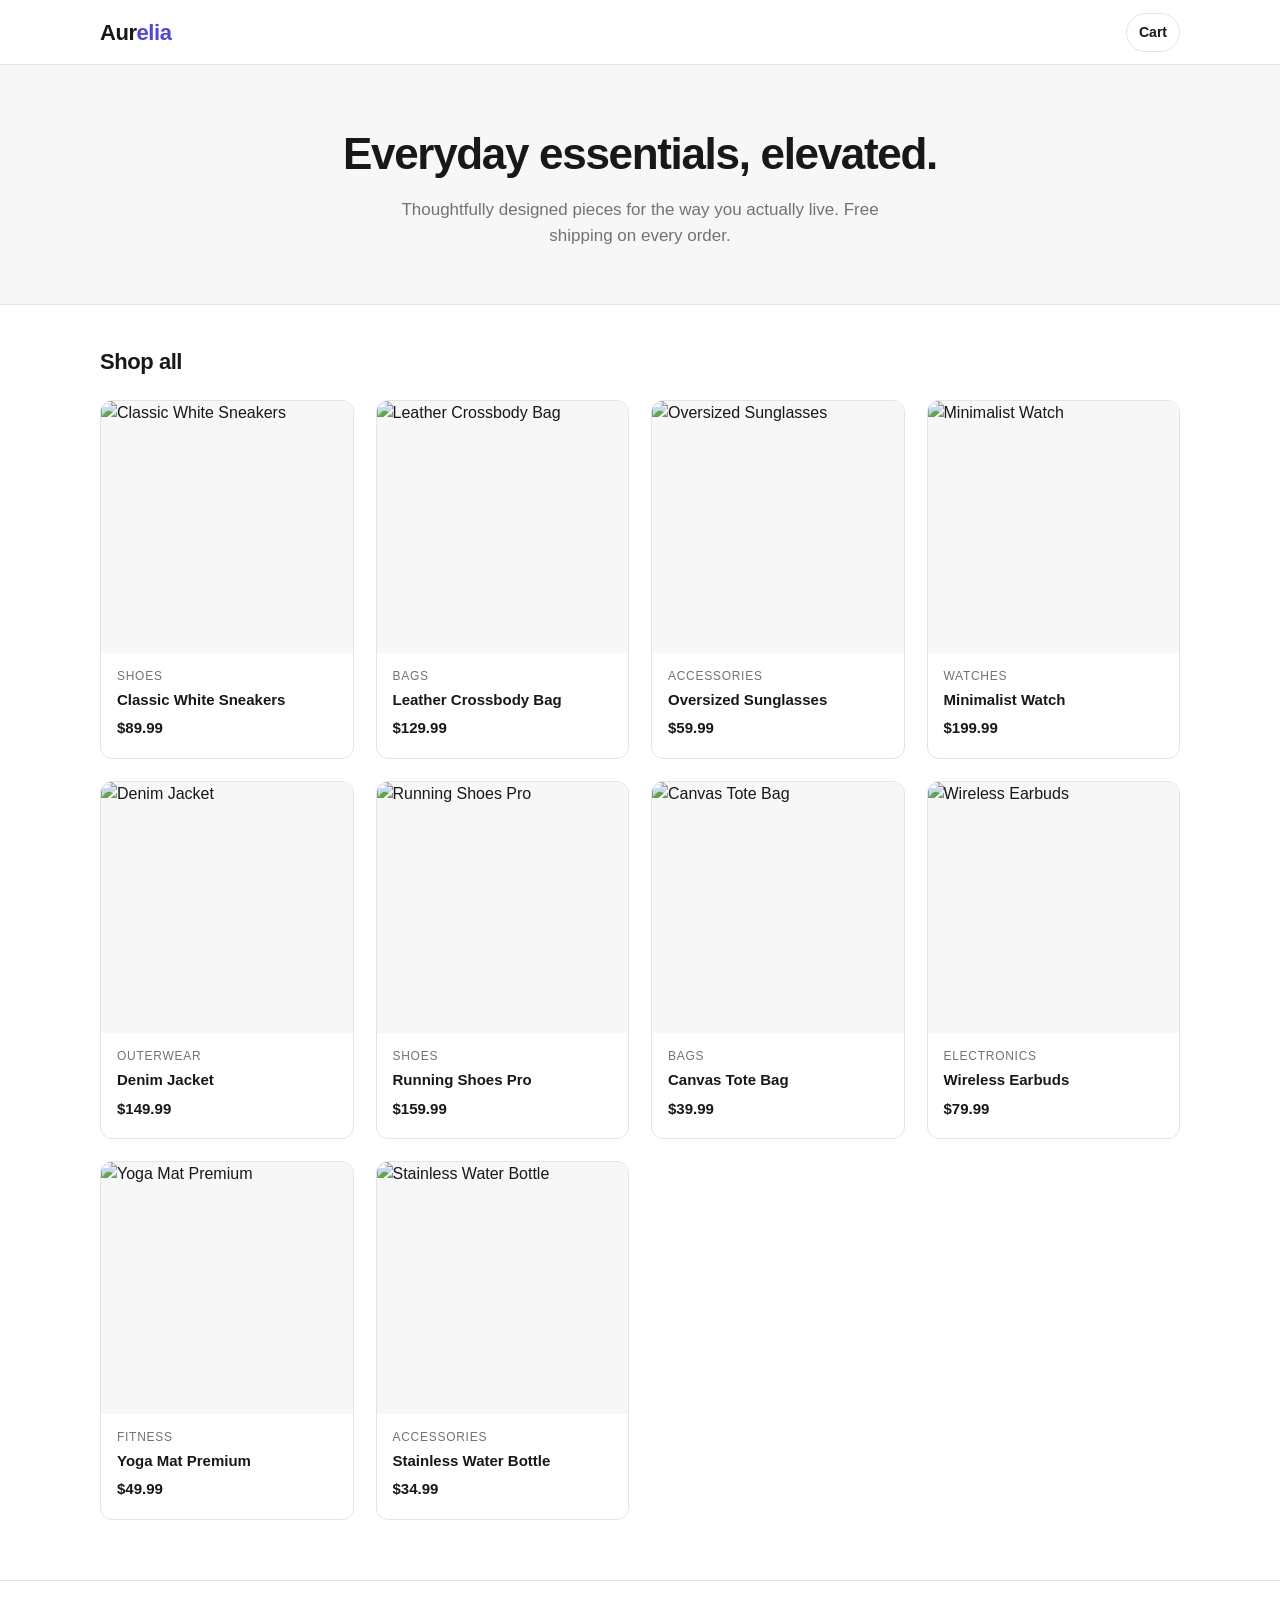
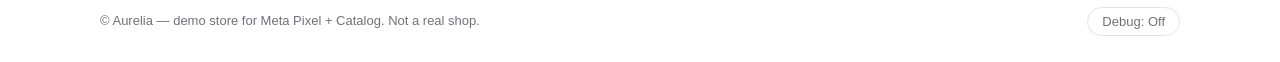
==== index.html @ 558e827b "Aurelia demo store: Meta Pixel + Catalog demo site" ====
<!DOCTYPE html>
<html lang="en">
  <head>
    <meta charset="UTF-8" />
    <meta name="viewport" content="width=device-width, initial-scale=1.0" />
    <title>Aurelia — Modern Essentials</title>

    <!-- Meta Pixel Code -->
    <script>
      !(function (f, b, e, v, n, t, s) {
        if (f.fbq) return;
        n = f.fbq = function () {
          n.callMethod
            ? n.callMethod.apply(n, arguments)
            : n.queue.push(arguments);
        };
        if (!f._fbq) f._fbq = n;
        n.push = n;
        n.loaded = !0;
        n.version = "2.0";
        n.queue = [];
        t = b.createElement(e);
        t.async = !0;
        t.src = v;
        s = b.getElementsByTagName(e)[0];
        s.parentNode.insertBefore(t, s);
      })(
        window,
        document,
        "script",
        "https://connect.facebook.net/en_US/fbevents.js"
      );
      fbq("init", "733939589457690");
      fbq("track", "PageView");
    </script>
    <noscript
      ><img
        height="1"
        width="1"
        style="display: none"
        src="https://www.facebook.com/tr?id=733939589457690&ev=PageView&noscript=1"
    /></noscript>
    <!-- End Meta Pixel Code -->

    <link rel="stylesheet" href="css/styles.css" />
  </head>
  <body data-page="home">
    <header class="nav">
      <div class="container nav-inner">
        <a class="brand" href="index.html">Aur<span>elia</span></a>
        <a class="cart-link" href="checkout.html">
          Cart
          <span class="cart-badge" id="cart-count">0</span>
        </a>
      </div>
    </header>

    <section class="hero">
      <div class="container">
        <h1>Everyday essentials, elevated.</h1>
        <p>
          Thoughtfully designed pieces for the way you actually live. Free
          shipping on every order.
        </p>
      </div>
    </section>

    <main class="container">
      <div class="section-head">
        <h2>Shop all</h2>
      </div>
      <div class="product-grid" id="product-grid"></div>
    </main>

    <footer class="footer">
      <div class="container footer-inner">
        <span>© Aurelia — demo store for Meta Pixel + Catalog. Not a real shop.</span>
        <button type="button" class="debug-toggle" id="debug-toggle">
          Debug: Off
        </button>
      </div>
    </footer>

    <script src="js/products.js"></script>
    <script src="js/pixel-events.js"></script>
    <script src="js/app.js"></script>
  </body>
</html>
---- css/styles.css ----
/* ==========================================================================
   Aurelia demo store — styles.css
   Pure CSS, no external fonts or frameworks. System font stack, neutral
   palette with a single indigo accent, mobile-first responsive layout.
   ========================================================================== */

:root {
  --bg: #ffffff;
  --bg-alt: #f7f7f8;
  --text: #18181b;
  --muted: #71717a;
  --border: #e4e4e7;
  --accent: #4f46e5;
  --accent-hover: #4338ca;
  --danger: #ef4444;
  --radius: 12px;
  --shadow: 0 1px 3px rgba(0, 0, 0, 0.06), 0 8px 24px rgba(0, 0, 0, 0.05);
  --maxw: 1120px;
}

* {
  box-sizing: border-box;
}

html {
  -webkit-text-size-adjust: 100%;
}

body {
  margin: 0;
  font-family: -apple-system, BlinkMacSystemFont, "Segoe UI", Roboto, Helvetica,
    Arial, sans-serif, "Apple Color Emoji", "Segoe UI Emoji";
  color: var(--text);
  background: var(--bg);
  line-height: 1.5;
  -webkit-font-smoothing: antialiased;
}

img {
  max-width: 100%;
  display: block;
}

a {
  color: inherit;
  text-decoration: none;
}

.container {
  width: 100%;
  max-width: var(--maxw);
  margin: 0 auto;
  padding: 0 20px;
}

/* ---------- Nav ---------- */
.nav {
  position: sticky;
  top: 0;
  z-index: 20;
  background: rgba(255, 255, 255, 0.9);
  backdrop-filter: saturate(180%) blur(10px);
  border-bottom: 1px solid var(--border);
}
.nav-inner {
  display: flex;
  align-items: center;
  justify-content: space-between;
  height: 64px;
}
.brand {
  font-size: 22px;
  font-weight: 700;
  letter-spacing: -0.02em;
}
.brand span {
  color: var(--accent);
}
.cart-link {
  position: relative;
  display: inline-flex;
  align-items: center;
  gap: 8px;
  padding: 8px 12px;
  border-radius: 999px;
  border: 1px solid var(--border);
  font-size: 14px;
  font-weight: 600;
}
.cart-link:hover {
  border-color: var(--accent);
}
.cart-badge {
  display: none;
  align-items: center;
  justify-content: center;
  min-width: 20px;
  height: 20px;
  padding: 0 6px;
  border-radius: 999px;
  background: var(--accent);
  color: #fff;
  font-size: 12px;
  font-weight: 700;
}

/* ---------- Hero ---------- */
.hero {
  background: var(--bg-alt);
  border-bottom: 1px solid var(--border);
  padding: 56px 0;
  text-align: center;
}
.hero h1 {
  margin: 0 0 10px;
  font-size: clamp(28px, 5vw, 44px);
  letter-spacing: -0.03em;
}
.hero p {
  margin: 0 auto;
  max-width: 540px;
  color: var(--muted);
  font-size: 17px;
}

/* ---------- Section heading ---------- */
.section-head {
  margin: 40px 0 22px;
}
.section-head h2 {
  margin: 0;
  font-size: 22px;
  letter-spacing: -0.02em;
}

/* ---------- Product grid ---------- */
.product-grid {
  display: grid;
  grid-template-columns: repeat(auto-fill, minmax(230px, 1fr));
  gap: 22px;
  padding-bottom: 60px;
}
.card {
  border: 1px solid var(--border);
  border-radius: var(--radius);
  overflow: hidden;
  background: var(--bg);
  transition: transform 0.15s ease, box-shadow 0.15s ease,
    border-color 0.15s ease;
}
.card:hover {
  transform: translateY(-3px);
  box-shadow: var(--shadow);
  border-color: transparent;
}
.card-img {
  aspect-ratio: 1 / 1;
  background: var(--bg-alt);
  overflow: hidden;
}
.card-img img {
  width: 100%;
  height: 100%;
  object-fit: cover;
}
.card-body {
  padding: 14px 16px 18px;
  display: flex;
  flex-direction: column;
  gap: 4px;
}
.card-cat {
  font-size: 12px;
  text-transform: uppercase;
  letter-spacing: 0.06em;
  color: var(--muted);
}
.card-name {
  margin: 0;
  font-size: 15px;
  font-weight: 600;
}
.card-price {
  font-size: 15px;
  font-weight: 700;
  margin-top: 2px;
}

/* ---------- Buttons ---------- */
.btn {
  display: inline-block;
  border: none;
  border-radius: 10px;
  background: var(--accent);
  color: #fff;
  font-size: 15px;
  font-weight: 600;
  padding: 12px 20px;
  cursor: pointer;
  transition: background 0.15s ease;
  text-align: center;
}
.btn:hover {
  background: var(--accent-hover);
}
.btn-lg {
  padding: 15px 26px;
  font-size: 16px;
}
.btn-block {
  display: block;
  width: 100%;
}
.link-muted {
  display: inline-block;
  margin-top: 14px;
  color: var(--muted);
  font-size: 14px;
}
.link-muted:hover {
  color: var(--text);
}

/* ---------- Product detail ---------- */
.pdp {
  display: grid;
  grid-template-columns: 1fr 1fr;
  gap: 48px;
  padding: 40px 0 70px;
  align-items: start;
}
.pdp-img {
  border-radius: var(--radius);
  overflow: hidden;
  border: 1px solid var(--border);
  background: var(--bg-alt);
  aspect-ratio: 1 / 1;
}
.pdp-img img {
  width: 100%;
  height: 100%;
  object-fit: cover;
}
.pdp-info h1 {
  margin: 8px 0 6px;
  font-size: 30px;
  letter-spacing: -0.02em;
}
.pdp-price {
  font-size: 24px;
  font-weight: 700;
  margin-bottom: 18px;
}
.pdp-desc {
  color: var(--muted);
  font-size: 16px;
  margin-bottom: 26px;
}

/* ---------- Cart / checkout ---------- */
.cart-list {
  display: flex;
  flex-direction: column;
  gap: 14px;
  padding: 30px 0 0;
}
.cart-row {
  display: grid;
  grid-template-columns: 72px 1fr auto auto auto;
  align-items: center;
  gap: 16px;
  padding: 14px;
  border: 1px solid var(--border);
  border-radius: var(--radius);
}
.cart-thumb {
  width: 72px;
  height: 72px;
  border-radius: 8px;
  object-fit: cover;
  background: var(--bg-alt);
}
.cart-row-name {
  font-weight: 600;
}
.cart-row-meta {
  font-size: 13px;
  color: var(--muted);
}
.qty {
  display: inline-flex;
  align-items: center;
  gap: 10px;
  border: 1px solid var(--border);
  border-radius: 999px;
  padding: 4px 10px;
}
.qty-btn {
  border: none;
  background: none;
  font-size: 18px;
  line-height: 1;
  cursor: pointer;
  color: var(--text);
  width: 20px;
}
.qty-val {
  min-width: 16px;
  text-align: center;
  font-weight: 600;
}
.cart-row-total {
  font-weight: 700;
  min-width: 72px;
  text-align: right;
}
.cart-remove {
  border: none;
  background: none;
  font-size: 22px;
  line-height: 1;
  color: var(--muted);
  cursor: pointer;
}
.cart-remove:hover {
  color: var(--danger);
}
.cart-summary {
  margin: 28px 0 70px;
  max-width: 360px;
  margin-left: auto;
}
.cart-total-line {
  display: flex;
  align-items: center;
  justify-content: space-between;
  font-size: 18px;
  padding: 14px 0;
  border-top: 1px solid var(--border);
  margin-bottom: 14px;
}
.cart-total-line strong {
  font-size: 22px;
}

/* ---------- Thank you ---------- */
.confirm {
  max-width: 520px;
  margin: 60px auto 90px;
  text-align: center;
}
.confirm-check {
  width: 64px;
  height: 64px;
  margin: 0 auto 18px;
  border-radius: 999px;
  background: #ecfdf5;
  color: #059669;
  font-size: 32px;
  display: flex;
  align-items: center;
  justify-content: center;
}
.order-items {
  list-style: none;
  padding: 0;
  margin: 26px 0;
  text-align: left;
  border: 1px solid var(--border);
  border-radius: var(--radius);
}
.order-items li {
  display: flex;
  align-items: center;
  gap: 10px;
  padding: 12px 16px;
  border-bottom: 1px solid var(--border);
}
.order-items li:last-child {
  border-bottom: none;
}
.order-item-price {
  margin-left: auto;
  font-weight: 600;
}
.order-grand {
  max-width: 100%;
}

/* ---------- Empty states ---------- */
.empty-state {
  text-align: center;
  padding: 80px 20px;
}
.empty-state h2 {
  margin: 0 0 8px;
}
.empty-state p {
  color: var(--muted);
  margin: 0 0 22px;
}

/* ---------- Utility ---------- */
.muted {
  color: var(--muted);
}

/* ---------- Footer ---------- */
.footer {
  border-top: 1px solid var(--border);
  padding: 26px 0;
  color: var(--muted);
  font-size: 13px;
}
.footer-inner {
  display: flex;
  align-items: center;
  justify-content: space-between;
  gap: 16px;
  flex-wrap: wrap;
}
.debug-toggle {
  border: 1px solid var(--border);
  background: var(--bg);
  color: var(--muted);
  border-radius: 999px;
  padding: 6px 14px;
  font-size: 13px;
  cursor: pointer;
}
.debug-toggle:hover {
  color: var(--text);
  border-color: var(--accent);
}

/* ---------- Toast ---------- */
.toast {
  position: fixed;
  left: 50%;
  bottom: 28px;
  transform: translate(-50%, 20px);
  background: var(--text);
  color: #fff;
  padding: 12px 20px;
  border-radius: 999px;
  font-size: 14px;
  font-weight: 600;
  opacity: 0;
  pointer-events: none;
  transition: opacity 0.2s ease, transform 0.2s ease;
  z-index: 50;
}
.toast.show {
  opacity: 1;
  transform: translate(-50%, 0);
}

/* ---------- Debug overlay ---------- */
.debug-panel {
  position: fixed;
  right: 16px;
  bottom: 16px;
  width: 340px;
  max-width: calc(100vw - 32px);
  max-height: 60vh;
  background: #0b0b0f;
  color: #e4e4e7;
  border-radius: 12px;
  box-shadow: 0 12px 40px rgba(0, 0, 0, 0.35);
  font-family: ui-monospace, SFMono-Regular, Menlo, Consolas, monospace;
  font-size: 12px;
  z-index: 60;
  display: flex;
  flex-direction: column;
  overflow: hidden;
}
.debug-head {
  display: flex;
  align-items: center;
  justify-content: space-between;
  padding: 10px 12px;
  background: #17171d;
  font-weight: 700;
  letter-spacing: 0.02em;
}
.debug-clear {
  background: none;
  border: 1px solid #3f3f46;
  color: #a1a1aa;
  border-radius: 6px;
  padding: 2px 8px;
  cursor: pointer;
  font-size: 11px;
}
.debug-log {
  overflow-y: auto;
  padding: 8px;
}
.debug-empty {
  color: #71717a;
  padding: 14px 6px;
}
.debug-entry {
  border: 1px solid #27272a;
  border-radius: 8px;
  padding: 8px 10px;
  margin-bottom: 8px;
  background: #131318;
}
.debug-entry-head {
  display: flex;
  align-items: center;
  gap: 8px;
  margin-bottom: 6px;
}
.debug-evt {
  color: #818cf8;
  font-weight: 700;
}
.debug-ts {
  margin-left: auto;
  color: #71717a;
}
.debug-warn {
  color: #f59e0b;
}
.debug-params {
  margin: 0;
  white-space: pre-wrap;
  word-break: break-word;
  color: #d4d4d8;
  font-size: 11px;
  line-height: 1.45;
}

/* ---------- Responsive ---------- */
@media (max-width: 720px) {
  .pdp {
    grid-template-columns: 1fr;
    gap: 24px;
  }
  .cart-row {
    grid-template-columns: 60px 1fr auto;
    grid-template-areas:
      "thumb main remove"
      "thumb qty total";
    row-gap: 10px;
  }
  .cart-thumb {
    grid-area: thumb;
    width: 60px;
    height: 60px;
  }
  .cart-row-main {
    grid-area: main;
  }
  .qty {
    grid-area: qty;
  }
  .cart-row-total {
    grid-area: total;
    text-align: right;
  }
  .cart-remove {
    grid-area: remove;
    justify-self: end;
  }
  .cart-summary {
    margin-left: 0;
    max-width: 100%;
  }
}
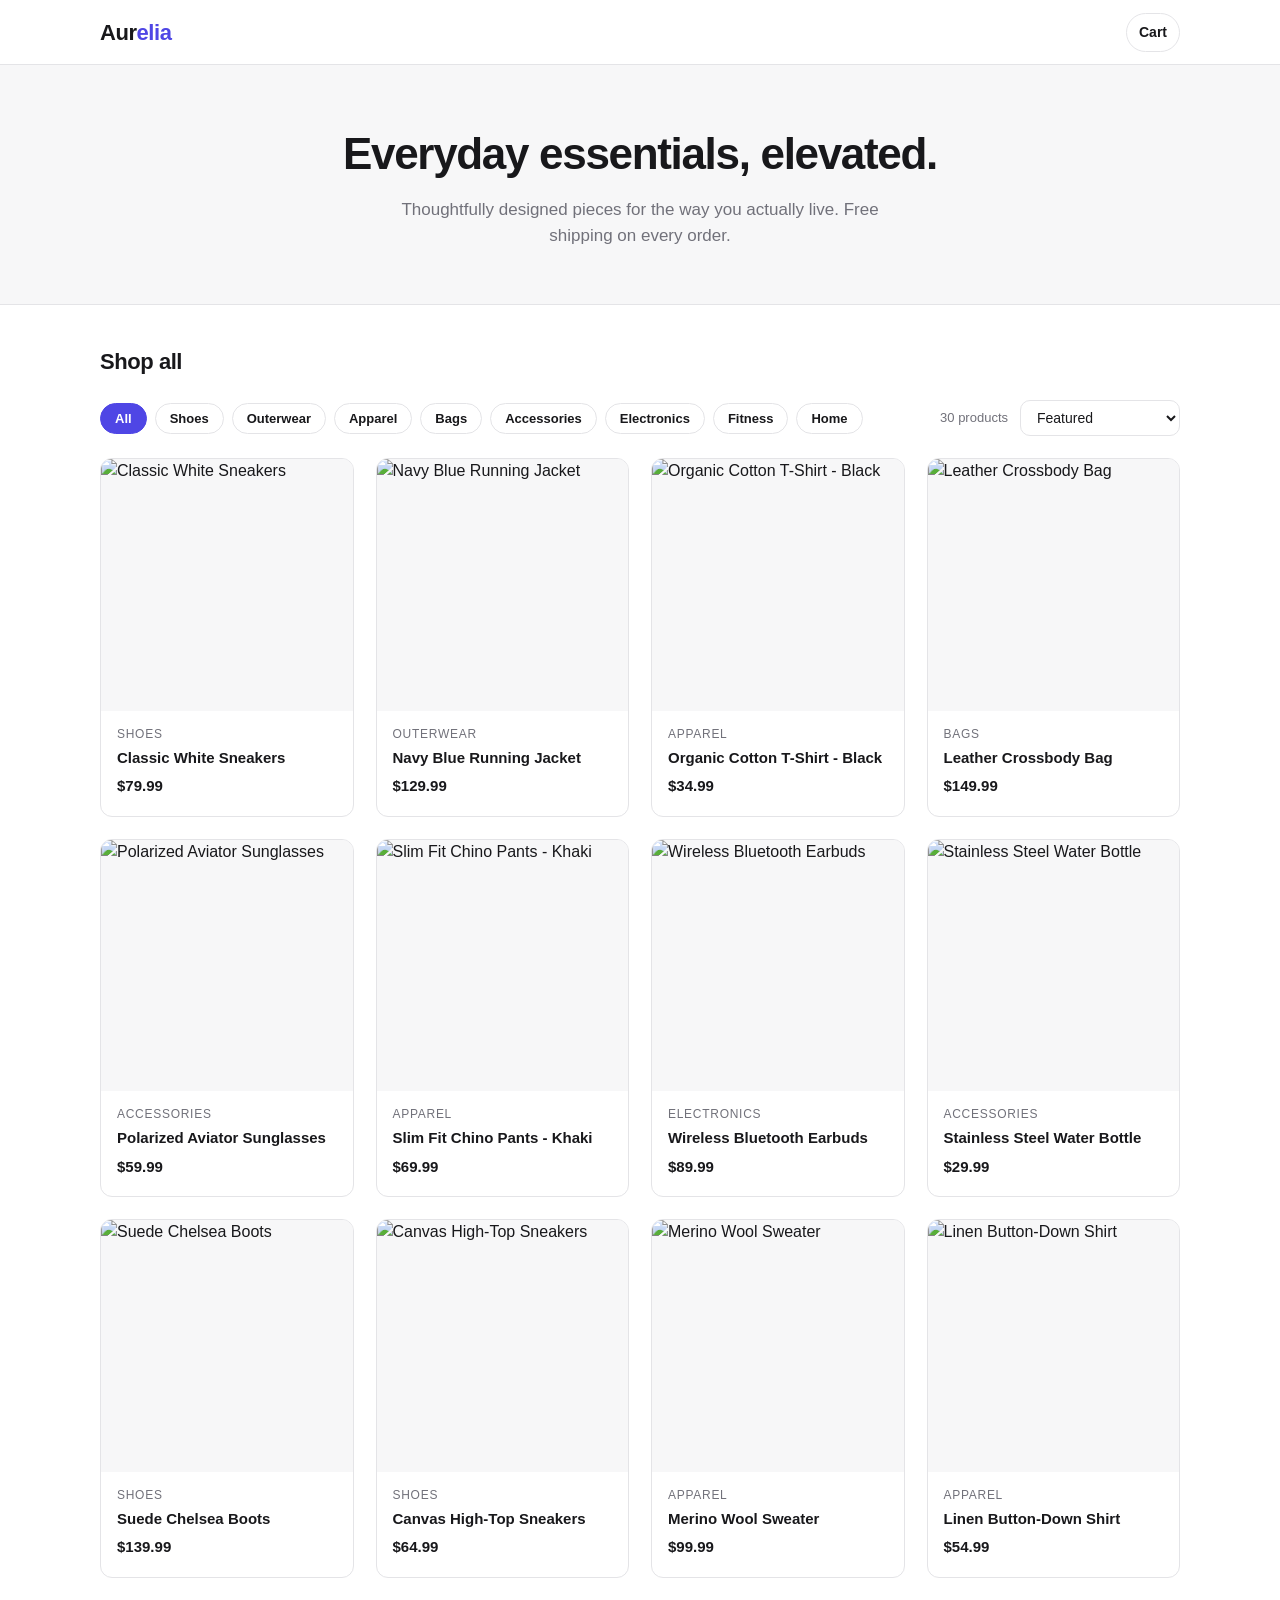
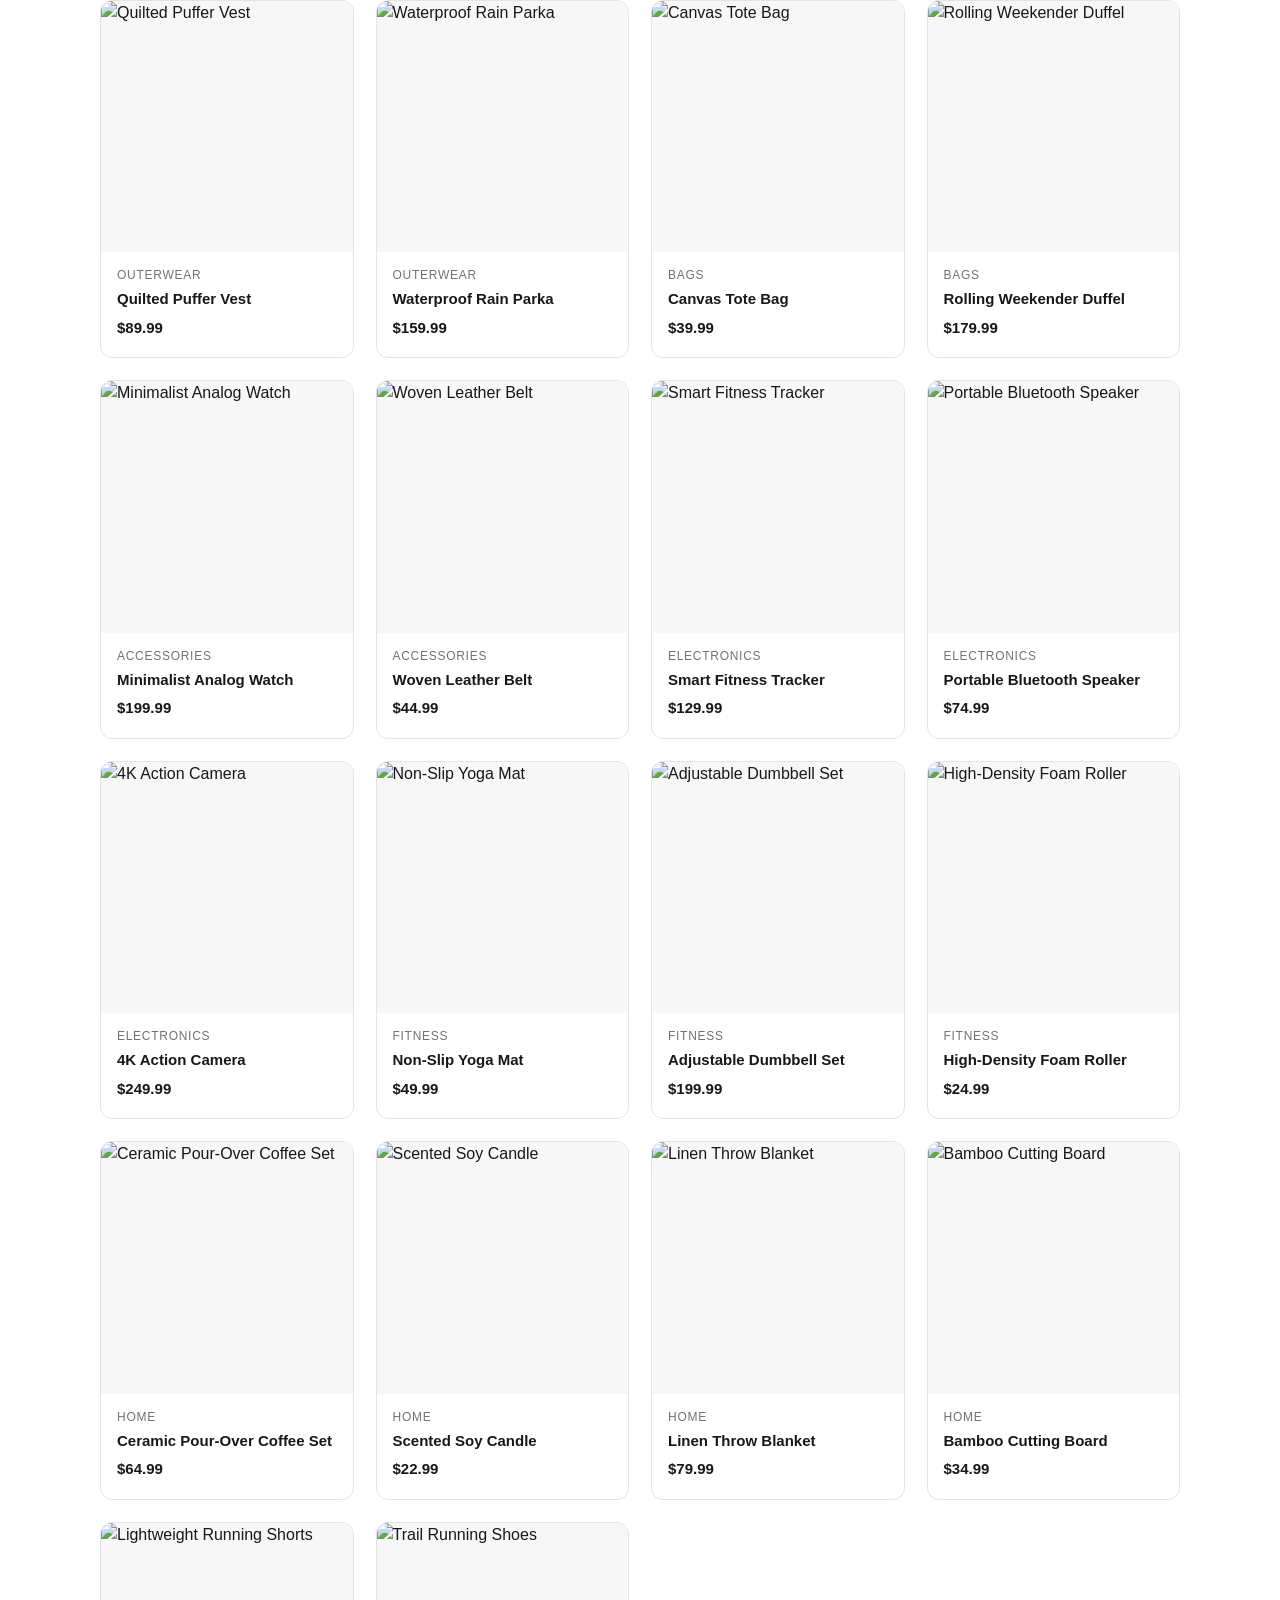
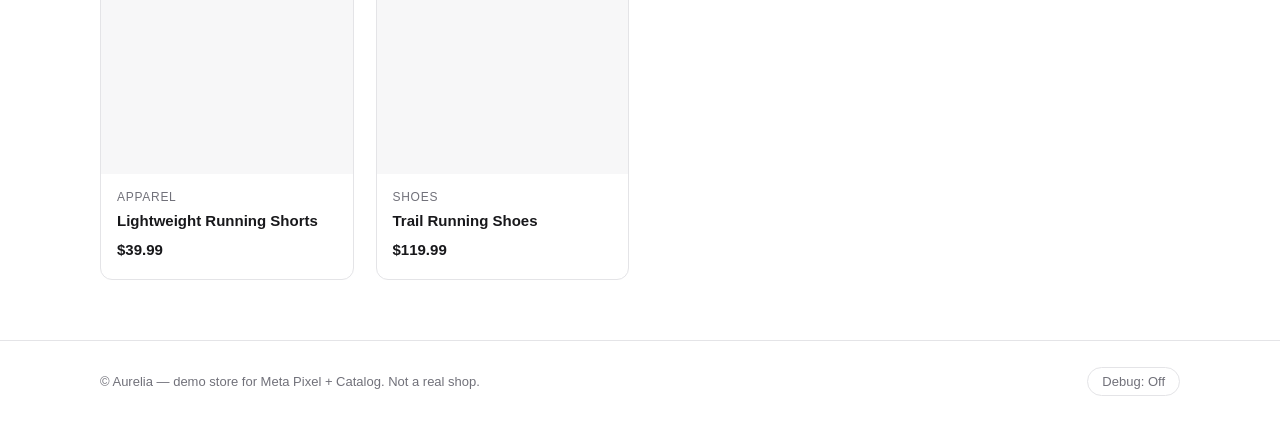
==== commit df8202fc: "Expand to 30 products across 8 categories; add category filters + sort; generate catalog-feed.csv fo" ====
--- a/index.html
+++ b/index.html
@@ -69,6 +69,18 @@
       <div class="section-head">
         <h2>Shop all</h2>
       </div>
+      <div class="controls">
+        <div class="filters" id="filter-chips"></div>
+        <div class="controls-right">
+          <span class="result-count" id="result-count"></span>
+          <select class="sort-select" id="sort-select" aria-label="Sort products">
+            <option value="featured">Featured</option>
+            <option value="price-asc">Price: Low to High</option>
+            <option value="price-desc">Price: High to Low</option>
+            <option value="name">Name: A to Z</option>
+          </select>
+        </div>
+      </div>
       <div class="product-grid" id="product-grid"></div>
     </main>
 
--- a/css/styles.css
+++ b/css/styles.css
@@ -131,6 +131,62 @@
   margin: 0;
   font-size: 22px;
   letter-spacing: -0.02em;
+}
+
+/* ---------- Filter / sort controls ---------- */
+.controls {
+  display: flex;
+  align-items: center;
+  justify-content: space-between;
+  gap: 16px;
+  flex-wrap: wrap;
+  margin-bottom: 22px;
+}
+.filters {
+  display: flex;
+  flex-wrap: wrap;
+  gap: 8px;
+}
+.chip {
+  border: 1px solid var(--border);
+  background: var(--bg);
+  color: var(--text);
+  border-radius: 999px;
+  padding: 7px 14px;
+  font-size: 13px;
+  font-weight: 600;
+  cursor: pointer;
+  transition: all 0.12s ease;
+}
+.chip:hover {
+  border-color: var(--accent);
+}
+.chip-active {
+  background: var(--accent);
+  border-color: var(--accent);
+  color: #fff;
+}
+.controls-right {
+  display: flex;
+  align-items: center;
+  gap: 12px;
+}
+.result-count {
+  font-size: 13px;
+  color: var(--muted);
+  white-space: nowrap;
+}
+.sort-select {
+  border: 1px solid var(--border);
+  border-radius: 10px;
+  background: var(--bg);
+  color: var(--text);
+  font-size: 14px;
+  padding: 8px 12px;
+  cursor: pointer;
+}
+.sort-select:hover {
+  border-color: var(--accent);
 }
 
 /* ---------- Product grid ---------- */
